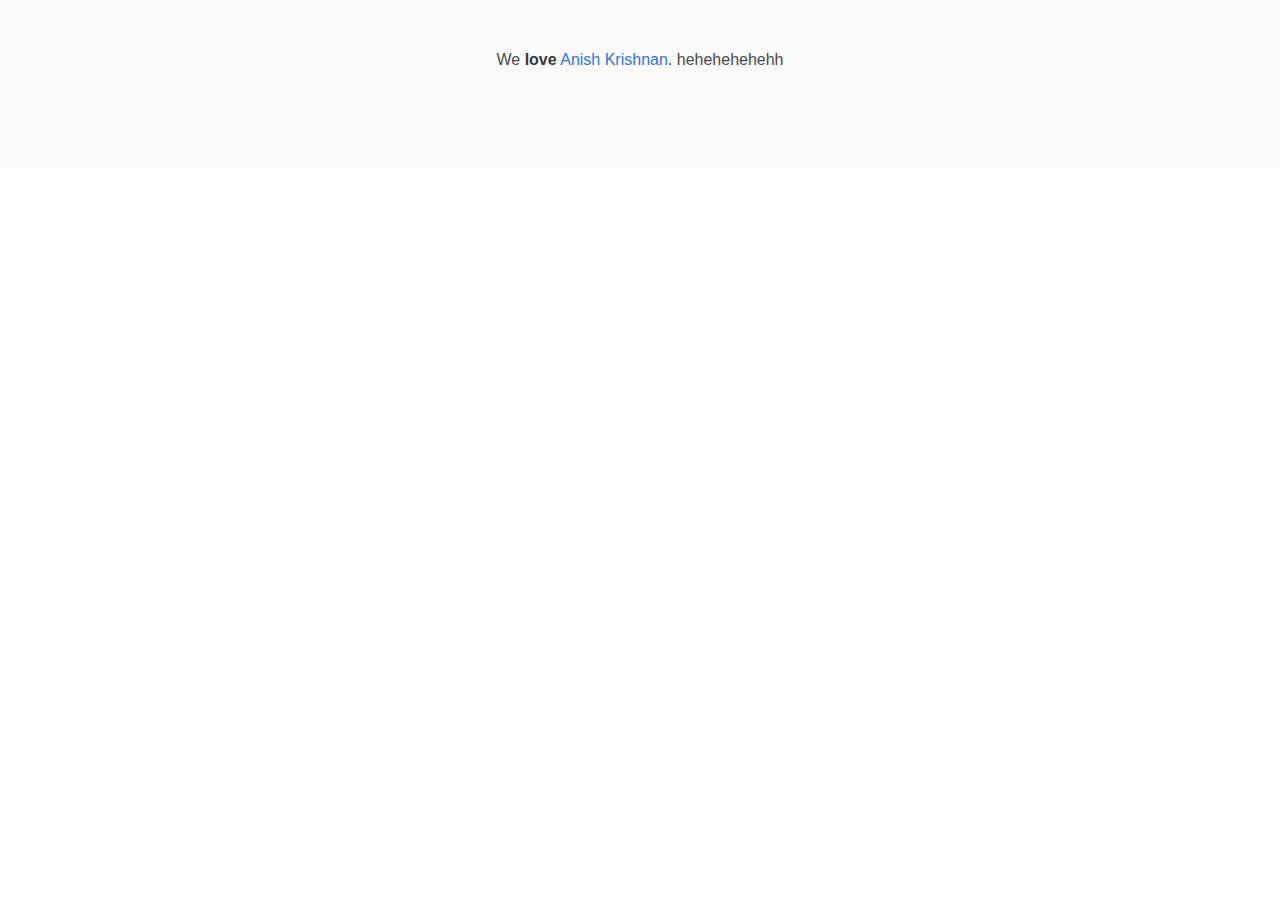
==== about.html @ 9d945435 "Added other webpages (design/about...)" ====
<!DOCTYPE html>
<html lang="en">
<head>
    <meta charset="utf-8">
    <meta name="viewport" content="width=device-width, initial-scale=1">
    <title>About Us</title>

    <!-- Remote Linked Files -->
    <!-- <link rel="stylesheet" href="https://cdnjs.cloudflare.com/ajax/libs/bulma/0.7.0/css/bulma.min.css">
    <script defer src="https://use.fontawesome.com/releases/v5.0.7/js/all.js"></script> -->

    <!-- Bulma CSS Files -->
    <link rel="stylesheet" type="text/css" href="bulma-0.7.0/css/bulma.css" />
    <link rel="stylesheet" type="text/css" href="bulma-0.7.0/css/bulma.min.css" />

    <!-- Local Linked Files -->
    <link type="text/css" rel="stylesheet" href="css/styles.css"/>

</head>
<body>
<div

<footer class="footer">
    <div class="container is-fullhd">
        <div class="content has-text-centered">
            <p>
                We <strong>love</strong> <a href="http:anish-krishnan.github.io">Anish Krishnan</a>. hehehehehehh
            </p>
        </div>
    </div>
</footer>
</body>
</html>
---- css/styles.css ----
.navbar-item {
    margin-right: 25px;
    margin-left: 25px;
}
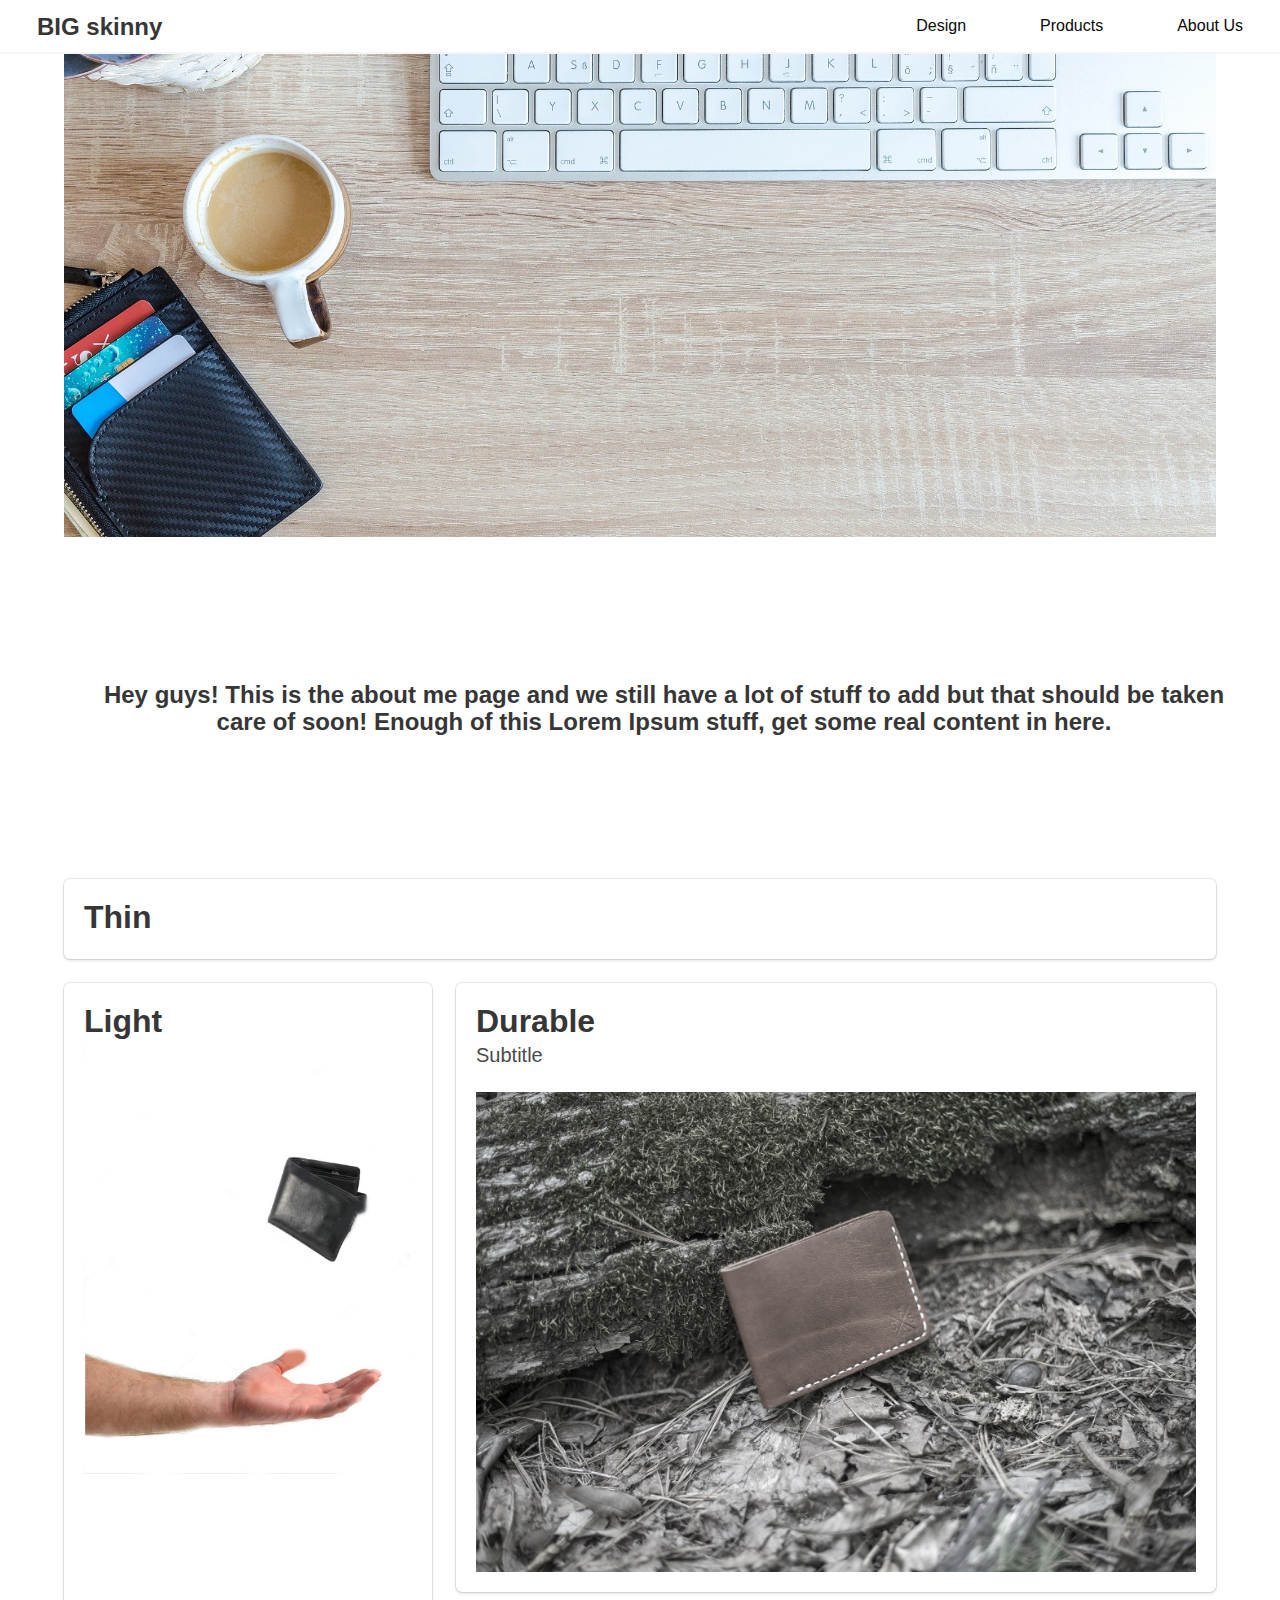
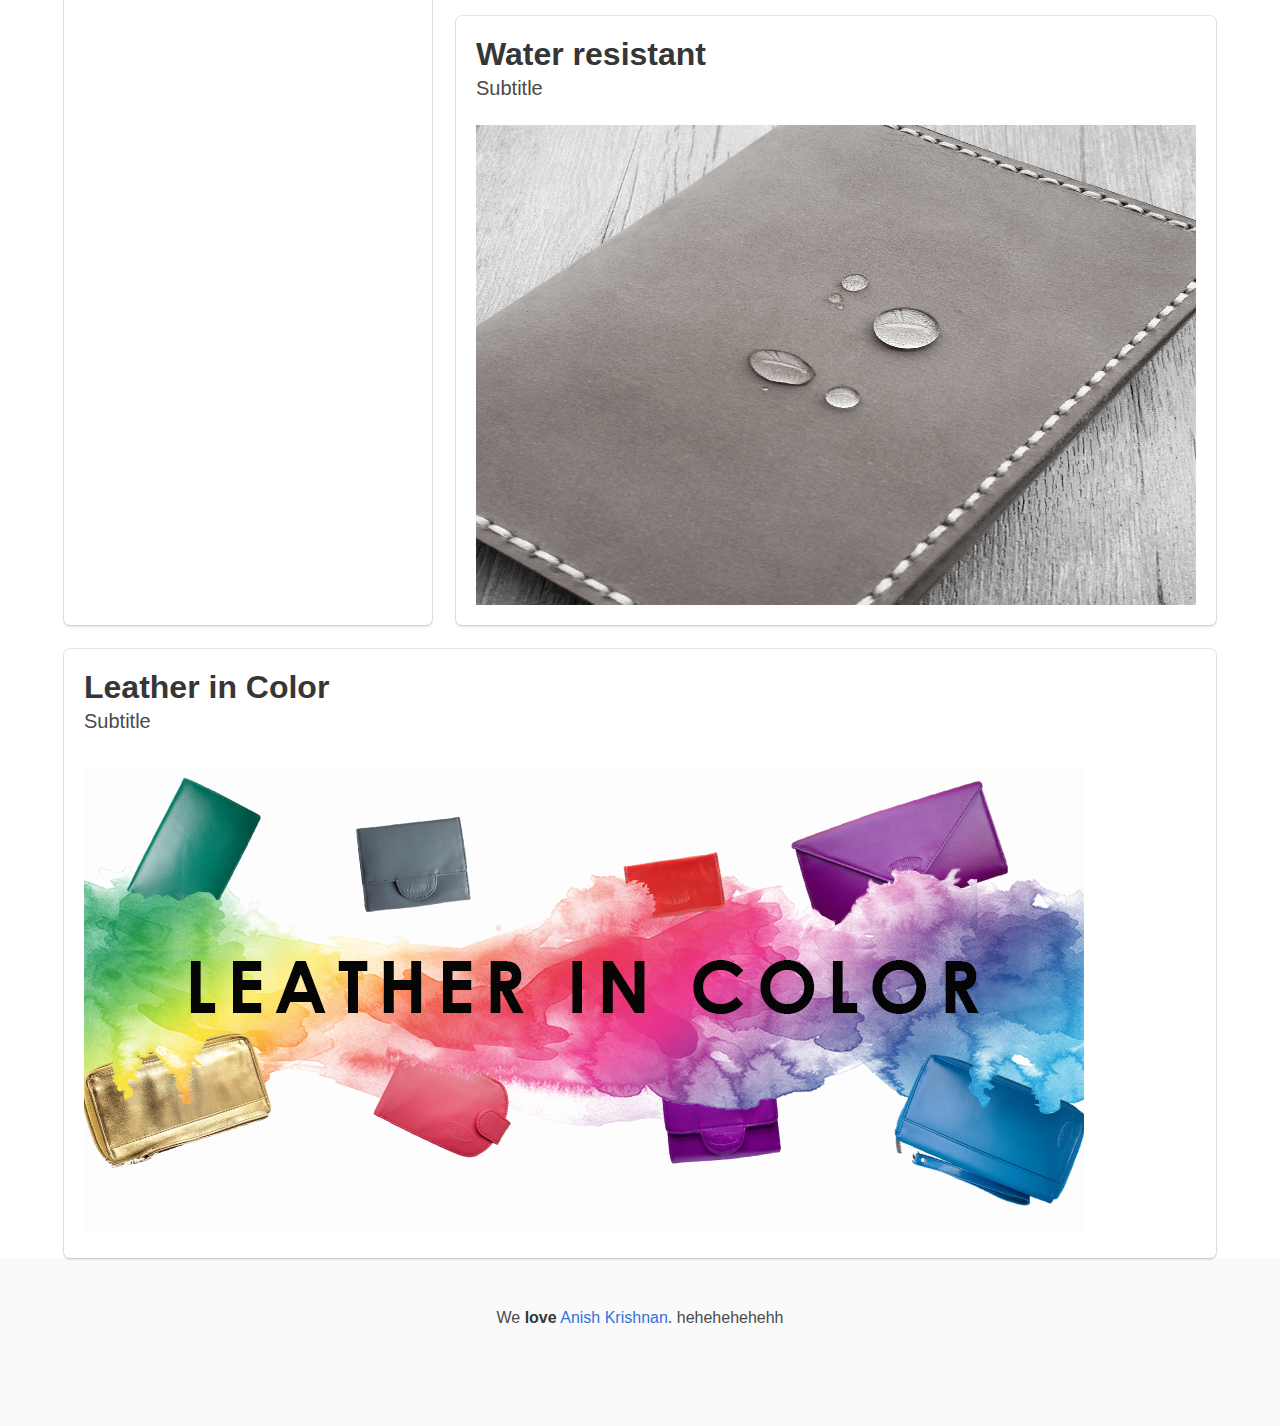
==== commit 3ac23d49: "Updated webpages and added Mens" ====
--- a/about.html
+++ b/about.html
@@ -1,9 +1,9 @@
 <!DOCTYPE html>
-<html lang="en">
-<head>
+<html>
+  <head>
     <meta charset="utf-8">
     <meta name="viewport" content="width=device-width, initial-scale=1">
-    <title>About Us</title>
+    <title>Big Skinny</title>
 
     <!-- Remote Linked Files -->
     <!-- <link rel="stylesheet" href="https://cdnjs.cloudflare.com/ajax/libs/bulma/0.7.0/css/bulma.min.css">
@@ -16,18 +16,207 @@
     <!-- Local Linked Files -->
     <link type="text/css" rel="stylesheet" href="css/styles.css"/>
 
-</head>
-<body>
-<div
-
-<footer class="footer">
-    <div class="container is-fullhd">
+      <script type="text/javascript" src="js/scripts.js"></script>
+      <!--<script>
+          document.getElementById("nav-toggle").addEventListener ("click", toggleNav);
+          function toggleNav() {
+              var nav = document.getElementById("nav-menu");
+              var className = nav.getAttribute("class");
+              if(className == "nav-right nav-menu") {
+                  nav.className = "nav-right nav-menu is-active";
+              } else {
+                  nav.className = "nav-right nav-menu";
+              }
+          }
+      </script>-->
+
+  </head>
+  <body>
+
+  <nav class="navbar has-text-black">
+      <div class="navbar-brand">
+          <a class="navbar-item has-text-black" href="index.html">
+              <h4 class="title is-4"><strong>BIG</strong> skinny</h4>
+          </a>
+
+          <div class="navbar-burger burger" data-target="navMenubd-example">
+              <span></span>
+              <span></span>
+              <span></span>
+          </div>
+      </div>
+
+      <div id="navMenubd-example" class="navbar-menu has-text-black">
+          <div class="navbar-start">
+              <!--<div class="navbar-item has-dropdown is-hoverable">-->
+                  <!--<a class="navbar-link  is-active" href="/documentation/overview/start/">-->
+                      <!--Docss-->
+                  <!--</a>-->
+                  <!--<div class="navbar-dropdown ">-->
+                      <!--<a class="navbar-item " href="/documentation/overview/start/">-->
+                          <!--Overview-->
+                      <!--</a>-->
+                      <!--<a class="navbar-item " href="http://bulma.io/documentation/modifiers/syntax/">-->
+                          <!--Modifiers-->
+                      <!--</a>-->
+
+                      <!--<a class="navbar-item is-active" href="http://bulma.io/documentation/components/breadcrumb/">-->
+                          <!--Components-->
+                      <!--</a>-->
+
+                      <!--<hr class="navbar-divider">-->
+                      <!--<div class="navbar-item"></div>-->
+                  <!--</div>-->
+              <!--</div>-->
+              <div class="navbar-item has-dropdown is-hoverable is-mega">
+
+                  <!--<div id="blogDropdown" class="navbar-dropdown " data-style="width: 18rem;">
+                      <div class="container is-fluid"></div>
+
+                      <hr class="navbar-divider">
+                      <div class="navbar-item">
+                          <div class="navbar-content">
+
+                          </div>
+                      </div>
+                  </div>-->
+              </div>
+              <div class="navbar-item has-dropdown is-hoverable">
+
+
+              </div>
+
+          </div>
+
+          <div class="navbar-end has-text-right">
+              <a class="navbar-item has-text-black" href="design.html">Design</a>
+              <a class="navbar-item has-text-black" href="products.html">Products</a>
+              <a class="navbar-item has-text-black" href="about.html">About Us</a>
+
+          </div>
+      </div>
+  </nav>
+
+
+
+    <div class="container">
+      <div class = "container is-fullhd">
+        <figure class="image">
+          <img src="images/wallet_fixed.jpg">
+        </figure>
+      </div>
+        <section id="our-wallets" class="hero is-medium has-text-centered">
+            <div class="hero-body">
+                <div class="container">
+                    <h4 class="title is-4">
+                        Hey guys! This is the about me page and we still have a lot
+                        of stuff to add but that should be taken care of soon!
+                        Enough of this Lorem Ipsum stuff, get some real content in here.
+                    </h4>
+                </div>
+            </div>
+        </section>
+      <div class="tile is-ancestor">
+        <div class="tile is-parent">
+          <article class="tile is-child box has-bg-img">
+            <p class="title">Thin</p>
+            <p class="subtitle"></p>
+            <!--<img src="images/thin2.jpg" alt="">-->
+          </article>
+        </div>
+      </div>
+      <div class="tile is-ancestor">
+        <div class="tile is-vertical is-12">
+          <div class="tile">
+            <div class="tile is-parent">
+              <article class="tile is-child box">
+                <p class="title">Light</p>
+                <p class="subtitle"></p>
+                <div class="content">
+
+                  <img src="images/falling wallet.png" alt="">
+
+                </div>
+              </article>
+            </div>
+            <div class="tile is-8 is-vertical">
+              <div class="tile">
+                <div class="tile is-parent">
+                  <article class="tile is-child box">
+                    <p class="title">Durable</p>
+                    <p class="subtitle">Subtitle</p>
+                    <figure class="image is-3by2">
+                      <img src="images/graywallet.jpg">
+                    </figure>
+                  </article>
+                </div>
+                <!-- <div class="tile is-parent">
+                  <article class="tile is-child box">
+                    <p class="title">Seven</p>
+                    <p class="subtitle">Subtitle</p>
+                  </article>
+                </div> -->
+              </div>
+              <div class="tile is-parent">
+                <article class="tile is-child box">
+                  <p class="title">Water resistant</p>
+                  <p class="subtitle">Subtitle</p>
+                  <figure class="image is-3by2">
+                    <img src="images/water.jpg">
+                  </figure>
+                  <!-- <img src="images/water.jpg" alt=""> -->
+                </article>
+              </div>
+            </div>
+          </div>
+        </div>
+      </div>
+        <div class="tile is-ancestor">
+          <div class="tile is-parent">
+            <article class="tile is-child box">
+              <p class="title">Leather in Color</p>
+              <p class="subtitle">Subtitle</p>
+              <img src="images/Leatherbanner.jpg" alt="">
+            </article>
+          </div>
+        </div>
+
+        <!-- THE OLD ONES -->
+        <!-- <div class="tile is-parent">
+          <article class="tile is-child box">
+            <p class="title">One</p>
+            <p class="subtitle">Subtitle</p>
+          </article>
+        </div>
+        <div class="tile is-parent">
+          <article class="tile is-child box">
+            <p class="title">One</p>
+            <p class="subtitle">Subtitle</p>
+          </article>
+        </div> -->
+      </div>
+      <!-- <div class="tile is-ancestor">
+        <div class="tile is-12 is-vertical is-parent">
+          <div class="tile is-child box">
+            <p class="title">One</p>
+            <p>Lorem ipsum .</p>
+          </div>
+          <div class="tile is-child box">
+            <p class="title">One</p>
+            <p>Lorem ipsum .</p>
+          </div>
+      </div>
+    </div> -->
+
+    <footer class="footer">
+      <div class="container is-fullhd">
         <div class="content has-text-centered">
-            <p>
-                We <strong>love</strong> <a href="http:anish-krishnan.github.io">Anish Krishnan</a>. hehehehehehh
-            </p>
-        </div>
-    </div>
-</footer>
-</body>
-</html>+          <p>
+            We <strong>love</strong> <a href="http:anish-krishnan.github.io">Anish Krishnan</a>. hehehehehehh
+          </p>
+        </div>
+      </div>
+    </footer>
+
+  </body>
+</html>
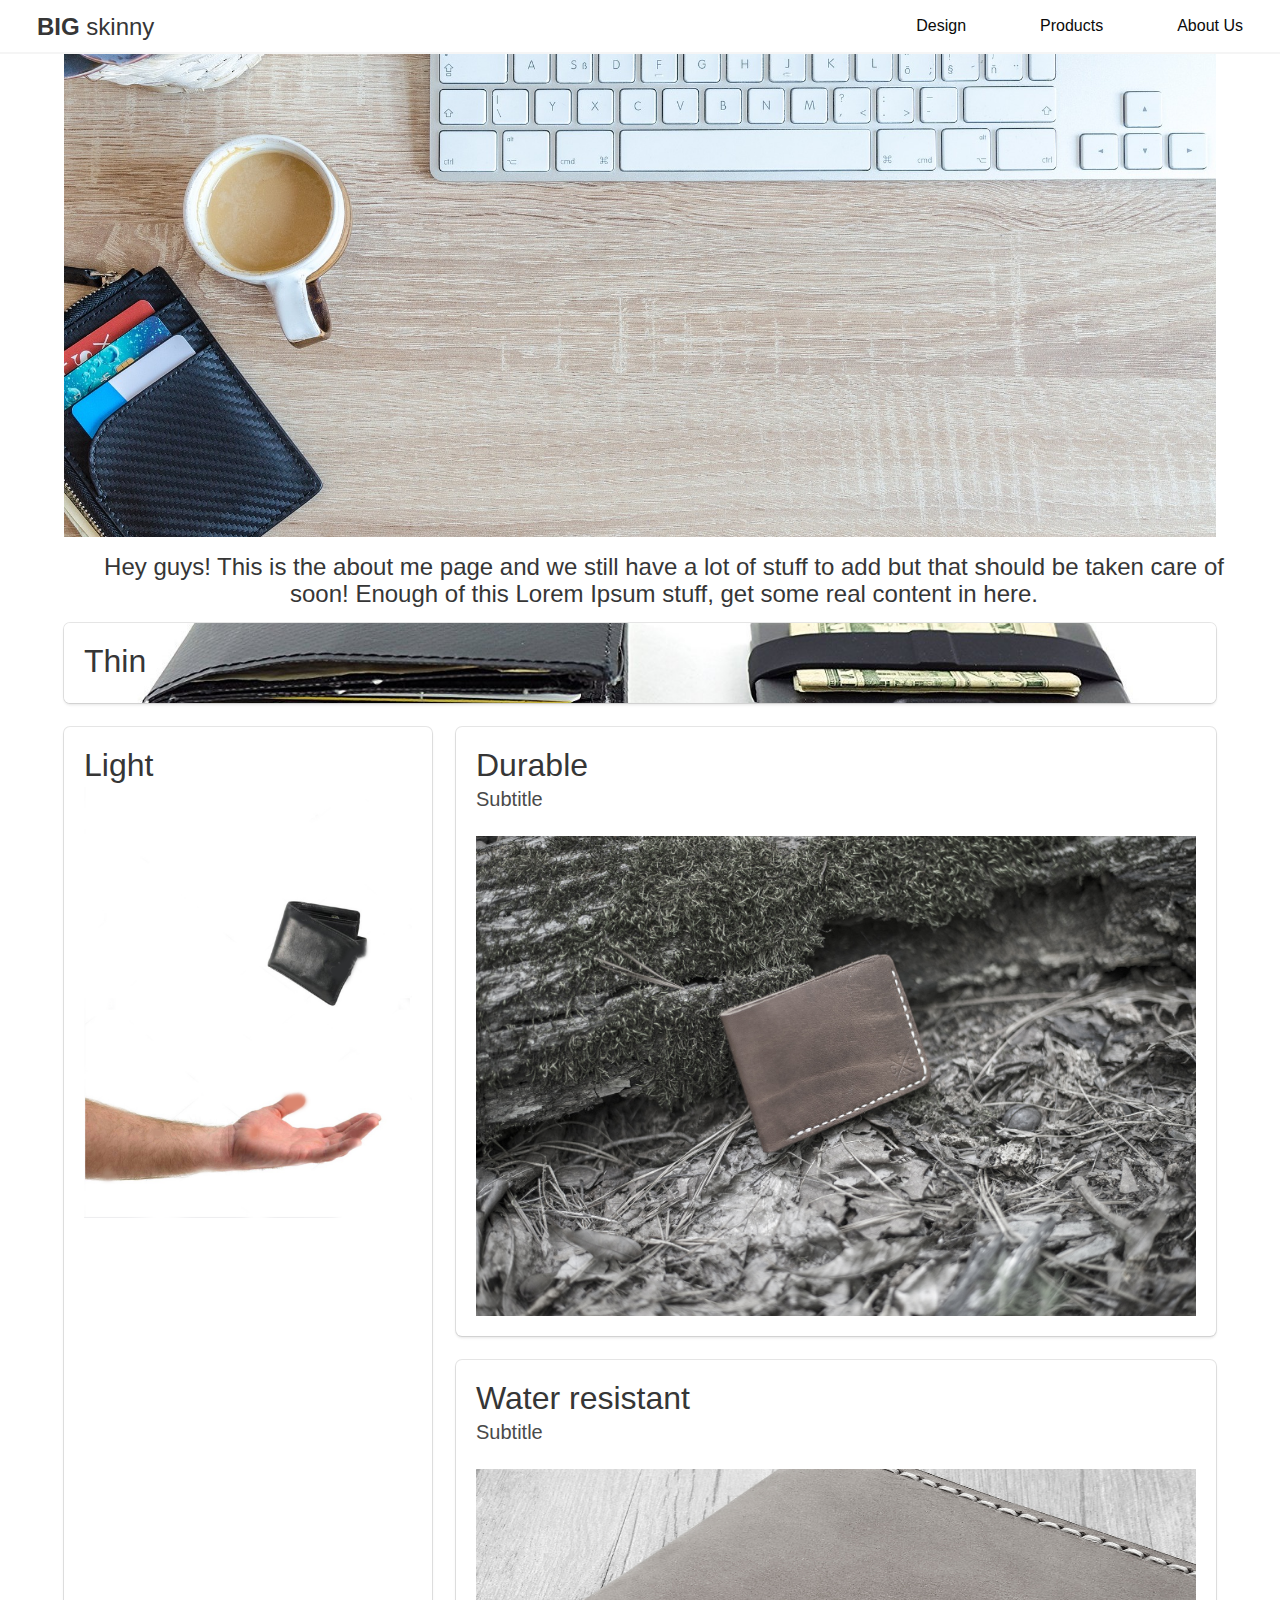
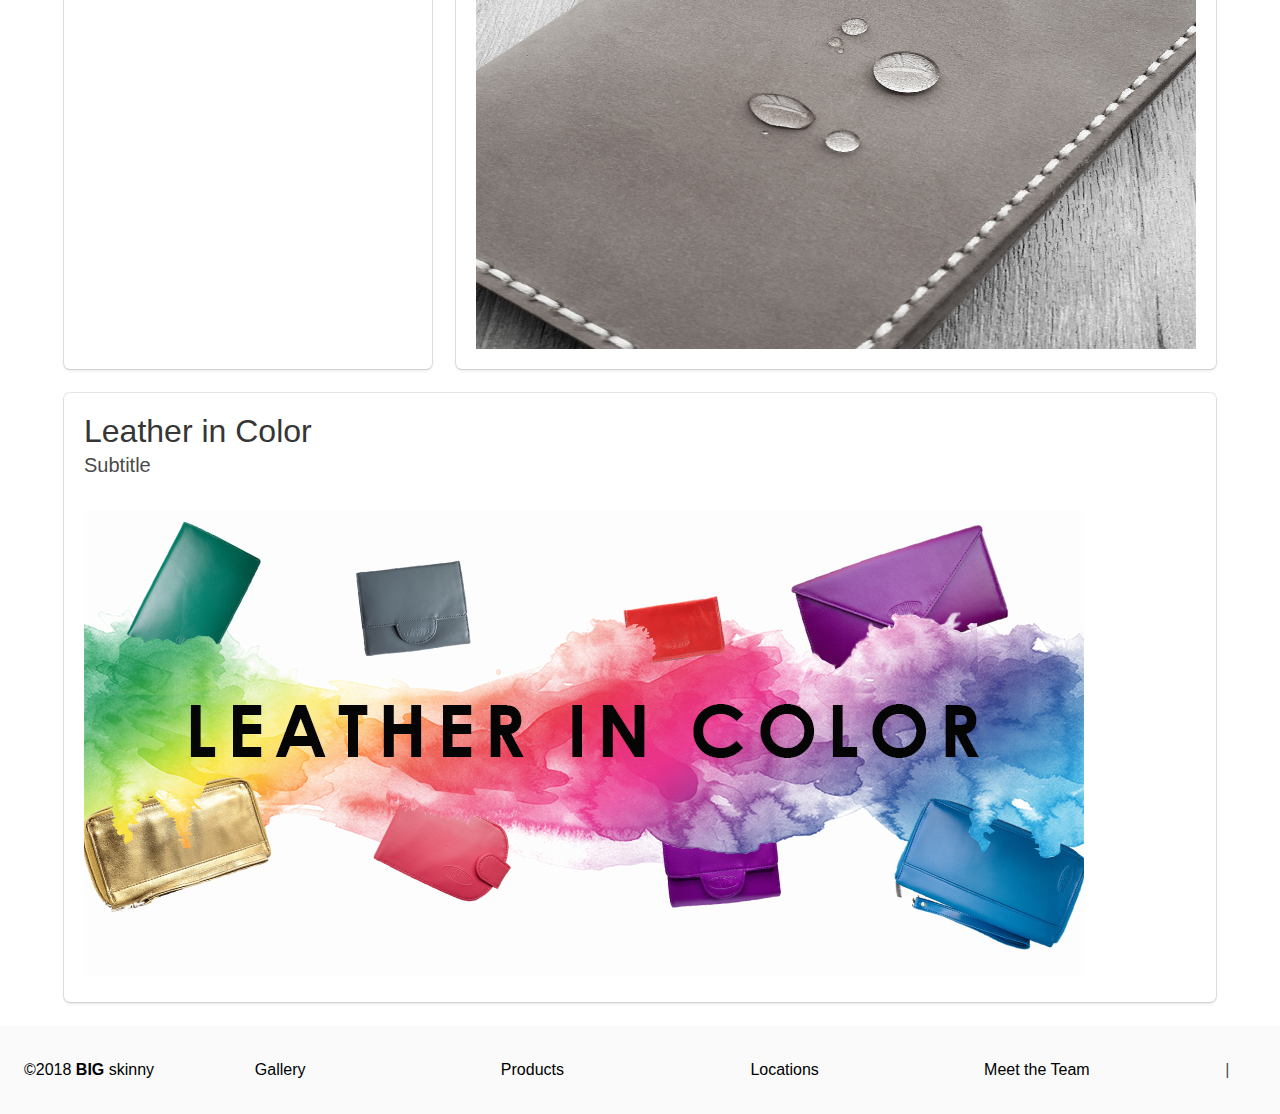
==== commit 818876e2: "Updated and refreshed some design attributes" ====
--- a/about.html
+++ b/about.html
@@ -3,7 +3,7 @@
   <head>
     <meta charset="utf-8">
     <meta name="viewport" content="width=device-width, initial-scale=1">
-    <title>Big Skinny</title>
+    <title id="Top">Big Skinny</title>
 
     <!-- Remote Linked Files -->
     <!-- <link rel="stylesheet" href="https://cdnjs.cloudflare.com/ajax/libs/bulma/0.7.0/css/bulma.min.css">
@@ -16,7 +16,38 @@
     <!-- Local Linked Files -->
     <link type="text/css" rel="stylesheet" href="css/styles.css"/>
 
-      <script type="text/javascript" src="js/scripts.js"></script>
+    <script type="text/javascript" src="js/scripts.js"></script>
+
+    <link rel="stylesheet" href="https://use.fontawesome.com/releases/v5.0.10/css/all.css" integrity="sha384-+d0P83n9kaQMCwj8F4RJB66tzIwOKmrdb46+porD/OvrJ+37WqIM7UoBtwHO6Nlg" crossorigin="anonymous">
+
+    <script src="https://ajax.googleapis.com/ajax/libs/jquery/3.3.1/jquery.min.js"></script>
+    <script>
+    $(document).ready(function(){
+      // Add smooth scrolling to all links
+      $("a").on('click', function(event) {
+
+        // Make sure this.hash has a value before overriding default behavior
+        if (this.hash !== "") {
+          // Prevent default anchor click behavior
+          event.preventDefault();
+
+          // Store hash
+          var hash = this.hash;
+
+          // Using jQuery's animate() method to add smooth page scroll
+          // The optional number (800) specifies the number of milliseconds it takes to scroll to the specified area
+          $('html, body').animate({
+            scrollTop: $(hash).offset().top
+          }, 800, function(){
+
+            // Add hash (#) to URL when done scrolling (default click behavior)
+            window.location.hash = hash;
+          });
+        } // End if
+      });
+    });
+    </script>
+
       <!--<script>
           document.getElementById("nav-toggle").addEventListener ("click", toggleNav);
           function toggleNav() {
@@ -33,10 +64,11 @@
   </head>
   <body>
 
+    <!--NAV BAR-->
   <nav class="navbar has-text-black">
       <div class="navbar-brand">
           <a class="navbar-item has-text-black" href="index.html">
-              <h4 class="title is-4"><strong>BIG</strong> skinny</h4>
+              <h4 class="title is-4"><strong style="font-weight: bold">BIG</strong> skinny</h4>
           </a>
 
           <div class="navbar-burger burger" data-target="navMenubd-example">
@@ -48,56 +80,20 @@
 
       <div id="navMenubd-example" class="navbar-menu has-text-black">
           <div class="navbar-start">
-              <!--<div class="navbar-item has-dropdown is-hoverable">-->
-                  <!--<a class="navbar-link  is-active" href="/documentation/overview/start/">-->
-                      <!--Docss-->
-                  <!--</a>-->
-                  <!--<div class="navbar-dropdown ">-->
-                      <!--<a class="navbar-item " href="/documentation/overview/start/">-->
-                          <!--Overview-->
-                      <!--</a>-->
-                      <!--<a class="navbar-item " href="http://bulma.io/documentation/modifiers/syntax/">-->
-                          <!--Modifiers-->
-                      <!--</a>-->
-
-                      <!--<a class="navbar-item is-active" href="http://bulma.io/documentation/components/breadcrumb/">-->
-                          <!--Components-->
-                      <!--</a>-->
-
-                      <!--<hr class="navbar-divider">-->
-                      <!--<div class="navbar-item"></div>-->
-                  <!--</div>-->
-              <!--</div>-->
               <div class="navbar-item has-dropdown is-hoverable is-mega">
-
-                  <!--<div id="blogDropdown" class="navbar-dropdown " data-style="width: 18rem;">
-                      <div class="container is-fluid"></div>
-
-                      <hr class="navbar-divider">
-                      <div class="navbar-item">
-                          <div class="navbar-content">
-
-                          </div>
-                      </div>
-                  </div>-->
               </div>
               <div class="navbar-item has-dropdown is-hoverable">
-
-
-              </div>
-
-          </div>
-
+              </div>
+          </div>
           <div class="navbar-end has-text-right">
               <a class="navbar-item has-text-black" href="design.html">Design</a>
               <a class="navbar-item has-text-black" href="products.html">Products</a>
               <a class="navbar-item has-text-black" href="about.html">About Us</a>
-
           </div>
       </div>
   </nav>
 
-
+    <!--About text-->
 
     <div class="container">
       <div class = "container is-fullhd">
@@ -208,15 +204,38 @@
       </div>
     </div> -->
 
-    <footer class="footer">
-      <div class="container is-fullhd">
-        <div class="content has-text-centered">
-          <p>
-            We <strong>love</strong> <a href="http:anish-krishnan.github.io">Anish Krishnan</a>. hehehehehehh
-          </p>
-        </div>
-      </div>
-    </footer>
+    <section style="width:100%">
+      <br>
+        <footer class="footer is-fullhd">
+          <div class="container is-fullhd">
+            <div class="content has-text-centered">
+              <div style="float: left;">
+                <p>
+                  <a href="index.html" style="color: black;"> &copy;2018 <strong>BIG</strong> skinny </a>
+                </p>
+              </div>
+              <div style="float: right">
+                <a href="https://www.instagram.com/bigskinny_wallets/?hl=en" style="color: black;"><i class="fab fa-instagram"></i></a>
+                &nbsp; &nbsp;
+                <a href="https://twitter.com/big_skinny" style="color: black;"><i class="fab fa-twitter"></i></a>
+                &nbsp; &nbsp;
+                <a href="https://www.facebook.com/bigskinny/" style="color: black;"><i class="fab fa-facebook"></i></a>
+                &nbsp; &nbsp; &nbsp;
+                | &nbsp; &nbsp; &nbsp;<a href="#Top"><i class="fas fa-arrow-up" style="color: black"></i></a>
+              </div>
+
+              <div class="flex-grid-thirds is-hidden-mobile" >
+                <div class="col"><a href="gallery.html" style="color: black;">Gallery</a></div>
+                <div class="col"><a href="products.html" style="color: black;">Products</a></div>
+                <div class="col"><a href="locations.html" style="color: black;">Locations</a></div>
+                <div class="col"><a href="team.html" style="color: black;">Meet the Team</a></div>
+              </div>
+
+
+            </div>
+          </div>
+        </footer>
+    </section>
 
   </body>
 </html>
--- a/css/styles.css
+++ b/css/styles.css
@@ -2,3 +2,85 @@
     margin-right: 25px;
     margin-left: 25px;
 }
+
+.footer{
+    padding-top: 2rem;
+    padding-bottom: 2rem;
+}
+
+
+#our-wallets .hero-body {
+    padding-bottom: 1rem;
+    padding-top: 1rem;
+
+}
+.title{
+    font-weight: normal;
+}
+
+.has-bg-img {
+    background: url("/images/thin2.jpg")
+    center center;
+    background-size:cover;
+}
+
+#thin-text {
+    position: absolute;
+    top: 2%;
+    left: 30%;
+    transform: translate(-36%,0%);
+}
+
+#thin-text2 {
+     position: absolute;
+     top: 25%;
+     color: white;
+     left: 60%;
+     transform: translate(-50%,0%);
+ }
+
+ .flex-grid {
+   display: flex;
+ }
+ .flex-grid .col {
+   flex: 1;
+ }
+ .flex-grid-thirds {
+   display: flex;
+   justify-content: space-between;
+ }
+ .flex-grid-thirds .col {
+   width: 32%;
+ }
+
+ @media (max-width: 400px) {
+   .flex-grid,
+   .flex-grid-thirds {
+     display: block;}
+     .col {
+         width: 100%;
+         margin: 0 0 10px 0;
+     }
+     #boldpls {
+         font-size: 1rem;
+     }
+ }
+
+#boldpls {
+    font-weight: bold;
+    color: #ebebeb;
+}
+
+.top-left {
+    position: absolute;
+    top: 5%;
+    left: 5%;
+
+}
+
+.peps {
+    padding: 0;
+}
+
+ 
+
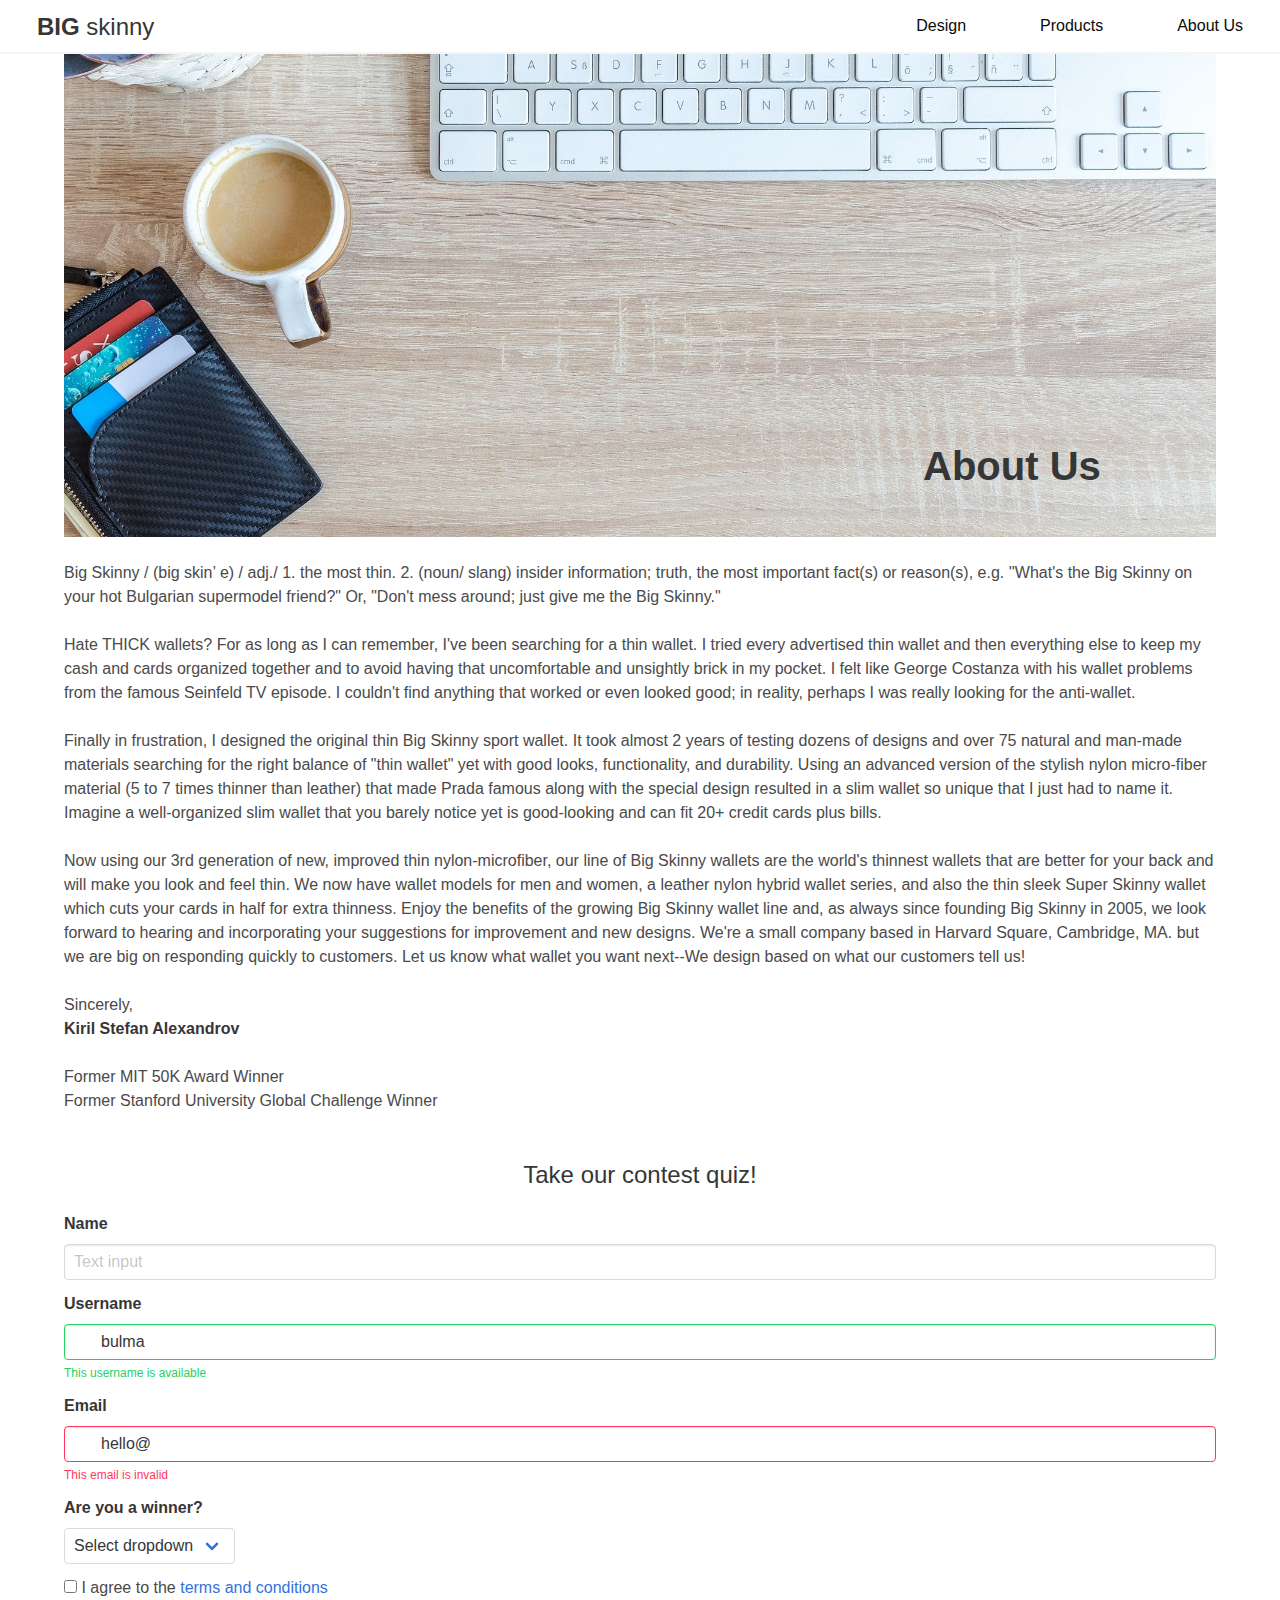
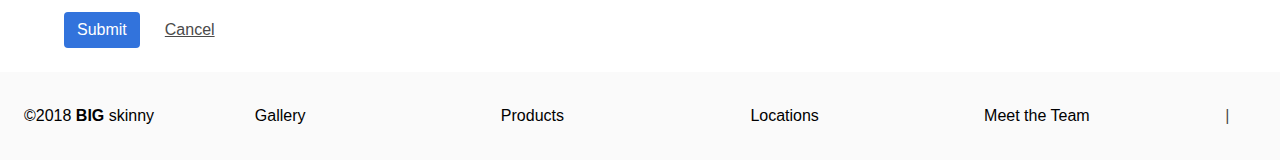
==== commit bad41e9d: "Updated Website" ====
--- a/about.html
+++ b/about.html
@@ -20,6 +20,8 @@
 
     <link rel="stylesheet" href="https://use.fontawesome.com/releases/v5.0.10/css/all.css" integrity="sha384-+d0P83n9kaQMCwj8F4RJB66tzIwOKmrdb46+porD/OvrJ+37WqIM7UoBtwHO6Nlg" crossorigin="anonymous">
 
+
+
     <script src="https://ajax.googleapis.com/ajax/libs/jquery/3.3.1/jquery.min.js"></script>
     <script>
     $(document).ready(function(){
@@ -44,6 +46,75 @@
             window.location.hash = hash;
           });
         } // End if
+      });
+    });
+    </script>
+
+    <script src="http://code.highcharts.com/highcharts.js"></script>
+    <script src="http://code.highcharts.com/modules/exporting.js"></script>
+
+    <script type="text/javascript">
+    $(function () {
+      $('#container-graph').highcharts({
+        chart: {
+          type: 'bar'
+        },
+        title: {
+          text: 'High Scores on "How Well Do You Know Us?" Quiz'
+        },
+
+        subtitle: {
+          text: ''
+        },
+
+        xAxis: {
+        categories: ['Albert', 'Sarah', 'Jesse', 'Ben', 'Sophie'],
+        title: {
+            text: null
+        }
+    },
+        yAxis: {
+        min: 0,
+        title: {
+            text: 'Score (%)',
+            align: 'high'
+        },
+        labels: {
+            overflow: 'justify'
+        }
+    },
+
+        tooltip: {
+        valueSuffix: ' (%)'
+    },
+
+    legend: {
+    layout: 'vertical',
+    align: 'right',
+    verticalAlign: 'top',
+    x: -40,
+    y: 80,
+    floating: true,
+    borderWidth: 1,
+    backgroundColor: ((Highcharts.theme && Highcharts.theme.legendBackgroundColor) || '#FFFFFF'),
+    shadow: true
+},
+
+    //     plotOptions: {
+    //     bar: {
+    //         dataLabels: {
+    //             enabled: true
+    //         }
+    //     }
+    // },
+
+    credits: {
+        enabled: false
+    },
+    series: [{
+    name: 'Scores',
+    data: [95, 88, 70, 65, 40]
+}],
       });
     });
     </script>
@@ -101,108 +172,102 @@
           <img src="images/wallet_fixed.jpg">
         </figure>
       </div>
-        <section id="our-wallets" class="hero is-medium has-text-centered">
-            <div class="hero-body">
-                <div class="container">
-                    <h4 class="title is-4">
-                        Hey guys! This is the about me page and we still have a lot
-                        of stuff to add but that should be taken care of soon!
-                        Enough of this Lorem Ipsum stuff, get some real content in here.
-                    </h4>
-                </div>
+        <div id="about-text">
+            <h2 class="title is-2" id="pls2">About Us</h2>
+        </div>
+    </div>
+
+
+
+    <div class="container">
+
+<p><br />
+  Big Skinny / (big skin’ e) / adj./ 1. the most thin. 2. (noun/ slang) insider information; truth, the most important fact(s) or reason(s), e.g. ''What's the Big Skinny on your hot Bulgarian supermodel friend?" Or, "Don't mess around; just give me the Big Skinny."
+<br /><br />
+Hate THICK wallets? For as long as I can remember, I've been searching for a thin wallet. I tried every advertised thin wallet and then everything else to keep my cash and cards organized together and to avoid having that uncomfortable and unsightly brick in my pocket. I felt like George Costanza with his wallet problems from the famous Seinfeld TV episode. I couldn't find anything that worked or even looked good; in reality, perhaps I was really looking for the anti-wallet.
+<br /><br />
+Finally in frustration, I designed the original thin Big Skinny sport wallet. It took almost 2 years of testing dozens of designs and over 75 natural and man-made materials searching for the right balance of "thin wallet" yet with good looks, functionality, and durability. Using an advanced version of the stylish nylon micro-fiber material (5 to 7 times thinner than leather) that made Prada famous along with the special design resulted in a slim wallet so unique that I just had to name it. Imagine a well-organized slim wallet that you barely notice yet is good-looking and can fit 20+ credit cards plus bills.
+<br /><br />
+Now using our 3rd generation of new, improved thin nylon-microfiber, our line of Big Skinny wallets are the world's thinnest wallets that are better for your back and will make you look and feel thin. We now have wallet models for men and women, a leather nylon hybrid wallet series, and also the thin sleek Super Skinny wallet which cuts your cards in half for extra thinness. Enjoy the benefits of the growing Big Skinny wallet line and, as always since founding Big Skinny in 2005, we look forward to hearing and incorporating your suggestions for improvement and new designs. We're a small company based in Harvard Square, Cambridge, MA. but we are big on responding quickly to customers. Let us know what wallet you want next--We design based on what our customers tell us!
+<br /><br />
+Sincerely,<br />
+<strong>Kiril Stefan Alexandrov</strong><br />
+<br />
+Former MIT 50K Award Winner<br />
+Former Stanford University Global Challenge Winner</p>
+<br>
+        <div id="container-graph"></div>
+    </div>
+    <br>
+    <h4 class="title is-4 has-text-centered">Take our contest quiz!</h4>
+<div class="container">
+    <div class="field">
+        <label class="label">Name</label>
+        <div class="control">
+            <input class="input" type="text" placeholder="Text input">
+        </div>
+    </div>
+
+    <div class="field">
+        <label class="label">Username</label>
+        <div class="control has-icons-left has-icons-right">
+            <input class="input is-success" type="text" placeholder="Text input" value="bulma">
+            <span class="icon is-small is-left">
+      <i class="fas fa-user"></i>
+    </span>
+            <span class="icon is-small is-right">
+      <i class="fas fa-check"></i>
+    </span>
+        </div>
+        <p class="help is-success">This username is available</p>
+    </div>
+
+    <div class="field">
+        <label class="label">Email</label>
+        <div class="control has-icons-left has-icons-right">
+            <input class="input is-danger" type="email" placeholder="Email input" value="hello@">
+            <span class="icon is-small is-left">
+      <i class="fas fa-envelope"></i>
+    </span>
+            <span class="icon is-small is-right">
+      <i class="fas fa-exclamation-triangle"></i>
+    </span>
+        </div>
+        <p class="help is-danger">This email is invalid</p>
+    </div>
+
+    <div class="field">
+        <label class="label">Are you a winner?</label>
+        <div class="control">
+            <div class="select">
+                <select>
+                    <option>Select dropdown</option>
+                    <option>Option 1</option>
+                    <option>Option 2</option>
+                </select>
             </div>
-        </section>
-      <div class="tile is-ancestor">
-        <div class="tile is-parent">
-          <article class="tile is-child box has-bg-img">
-            <p class="title">Thin</p>
-            <p class="subtitle"></p>
-            <!--<img src="images/thin2.jpg" alt="">-->
-          </article>
-        </div>
-      </div>
-      <div class="tile is-ancestor">
-        <div class="tile is-vertical is-12">
-          <div class="tile">
-            <div class="tile is-parent">
-              <article class="tile is-child box">
-                <p class="title">Light</p>
-                <p class="subtitle"></p>
-                <div class="content">
-
-                  <img src="images/falling wallet.png" alt="">
-
-                </div>
-              </article>
-            </div>
-            <div class="tile is-8 is-vertical">
-              <div class="tile">
-                <div class="tile is-parent">
-                  <article class="tile is-child box">
-                    <p class="title">Durable</p>
-                    <p class="subtitle">Subtitle</p>
-                    <figure class="image is-3by2">
-                      <img src="images/graywallet.jpg">
-                    </figure>
-                  </article>
-                </div>
-                <!-- <div class="tile is-parent">
-                  <article class="tile is-child box">
-                    <p class="title">Seven</p>
-                    <p class="subtitle">Subtitle</p>
-                  </article>
-                </div> -->
-              </div>
-              <div class="tile is-parent">
-                <article class="tile is-child box">
-                  <p class="title">Water resistant</p>
-                  <p class="subtitle">Subtitle</p>
-                  <figure class="image is-3by2">
-                    <img src="images/water.jpg">
-                  </figure>
-                  <!-- <img src="images/water.jpg" alt=""> -->
-                </article>
-              </div>
-            </div>
-          </div>
-        </div>
-      </div>
-        <div class="tile is-ancestor">
-          <div class="tile is-parent">
-            <article class="tile is-child box">
-              <p class="title">Leather in Color</p>
-              <p class="subtitle">Subtitle</p>
-              <img src="images/Leatherbanner.jpg" alt="">
-            </article>
-          </div>
-        </div>
-
-        <!-- THE OLD ONES -->
-        <!-- <div class="tile is-parent">
-          <article class="tile is-child box">
-            <p class="title">One</p>
-            <p class="subtitle">Subtitle</p>
-          </article>
-        </div>
-        <div class="tile is-parent">
-          <article class="tile is-child box">
-            <p class="title">One</p>
-            <p class="subtitle">Subtitle</p>
-          </article>
-        </div> -->
-      </div>
-      <!-- <div class="tile is-ancestor">
-        <div class="tile is-12 is-vertical is-parent">
-          <div class="tile is-child box">
-            <p class="title">One</p>
-            <p>Lorem ipsum .</p>
-          </div>
-          <div class="tile is-child box">
-            <p class="title">One</p>
-            <p>Lorem ipsum .</p>
-          </div>
-      </div>
-    </div> -->
+        </div>
+    </div>
+
+
+    <div class="field">
+        <div class="control">
+            <label class="checkbox">
+                <input type="checkbox">
+                I agree to the <a href="#">terms and conditions</a>
+            </label>
+        </div>
+    </div>
+
+    <div class="field is-grouped">
+        <div class="control">
+            <button class="button is-link">Submit</button>
+        </div>
+        <div class="control">
+            <button class="button is-text">Cancel</button>
+        </div>
+    </div>
+</div>
 
     <section style="width:100%">
       <br>
--- a/css/styles.css
+++ b/css/styles.css
@@ -82,5 +82,60 @@
     padding: 0;
 }
 
- 
+#about-text p {
+    font-weight: bold;
+}
 
+#about-text{
+    position: absolute;
+    bottom: 10%;
+    right: 10%;
+}
+
+#pls2 {
+    font-weight: bold;
+
+}
+
+
+/* SIDEBAR */
+@media screen and (max-width: 768px) {
+  #menu-toggle:checked + .nav-menu {
+    display: block;
+  }
+}
+
+.is-sidebar-menu {
+    padding-left: 1.2rem;
+    padding-top: 2rem;
+    background: #eeeeee;
+}
+
+.columns {
+    display: flex;
+    flex-direction: row;
+    justify-content: stretch;
+}
+
+.column {
+    overflow-y: auto;
+}
+
+#designvideo {
+  display: block;
+  margin-left: auto;
+  margin-right: auto;
+}
+
+#boldpls {
+  opacity: 1;
+  transition: 0.5s;
+}
+
+#boldpls:hover {
+  opacity: 0;
+}
+
+#imgs:hover + #boldpls{
+  opacity: 0;
+}
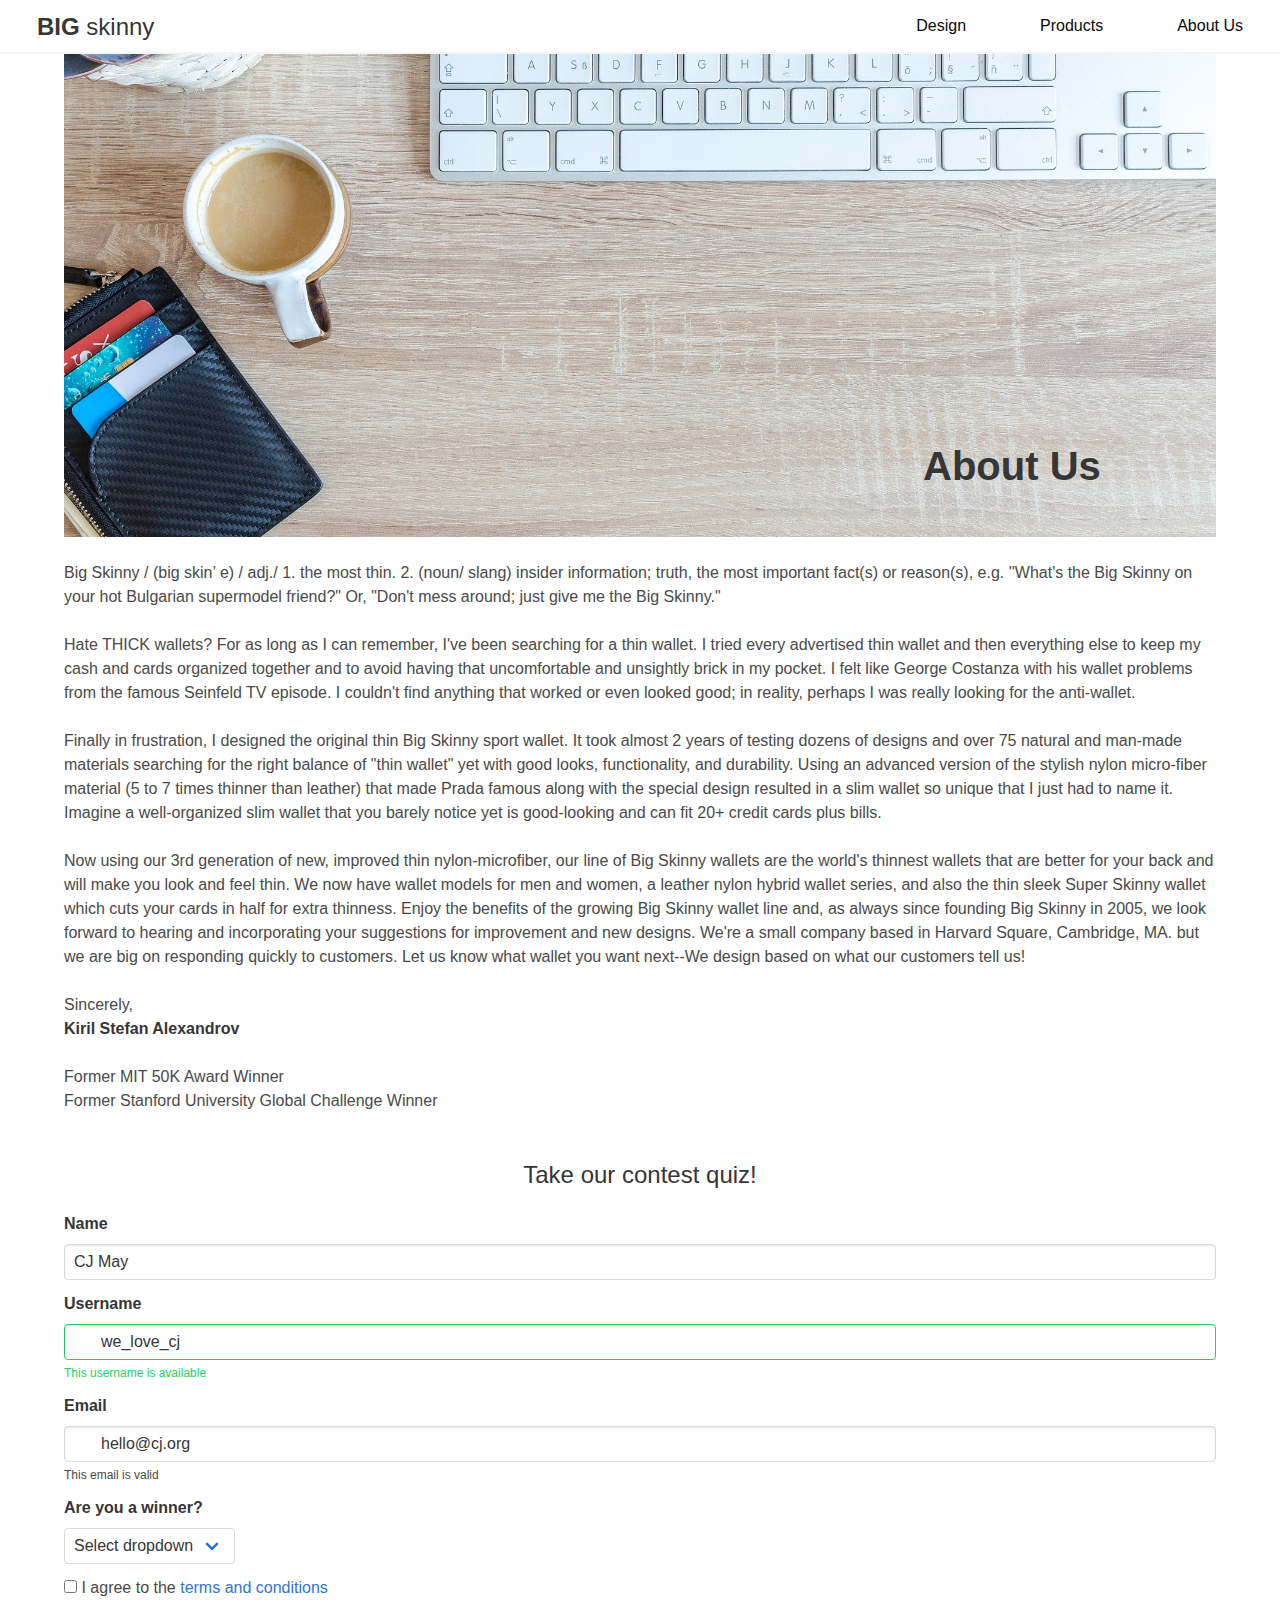
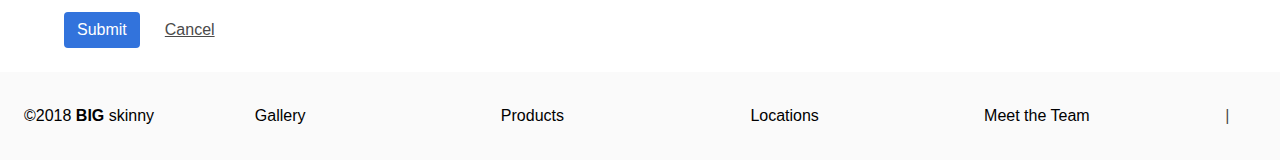
==== commit ea829de3: "Changed Form" ====
--- a/about.html
+++ b/about.html
@@ -50,8 +50,8 @@
     });
     </script>
 
-    <script src="http://code.highcharts.com/highcharts.js"></script>
-    <script src="http://code.highcharts.com/modules/exporting.js"></script>
+    <script src="https://code.highcharts.com/highcharts.js"></script>
+    <script src="https://code.highcharts.com/modules/exporting.js"></script>
 
     <script type="text/javascript">
     $(function () {
@@ -204,14 +204,14 @@
     <div class="field">
         <label class="label">Name</label>
         <div class="control">
-            <input class="input" type="text" placeholder="Text input">
+            <input class="input" type="text" placeholder="Text input" value="CJ May">
         </div>
     </div>
 
     <div class="field">
         <label class="label">Username</label>
         <div class="control has-icons-left has-icons-right">
-            <input class="input is-success" type="text" placeholder="Text input" value="bulma">
+            <input class="input is-success" type="text" placeholder="Text input" value="we_love_cj">
             <span class="icon is-small is-left">
       <i class="fas fa-user"></i>
     </span>
@@ -225,7 +225,7 @@
     <div class="field">
         <label class="label">Email</label>
         <div class="control has-icons-left has-icons-right">
-            <input class="input is-danger" type="email" placeholder="Email input" value="hello@">
+            <input class="input " type="email" placeholder="Email input" value="hello@cj.org">
             <span class="icon is-small is-left">
       <i class="fas fa-envelope"></i>
     </span>
@@ -233,7 +233,7 @@
       <i class="fas fa-exclamation-triangle"></i>
     </span>
         </div>
-        <p class="help is-danger">This email is invalid</p>
+        <p class="help ">This email is valid</p>
     </div>
 
     <div class="field">
@@ -242,8 +242,8 @@
             <div class="select">
                 <select>
                     <option>Select dropdown</option>
-                    <option>Option 1</option>
-                    <option>Option 2</option>
+                    <option>Yes</option>
+                    <option>Yes</option>
                 </select>
             </div>
         </div>
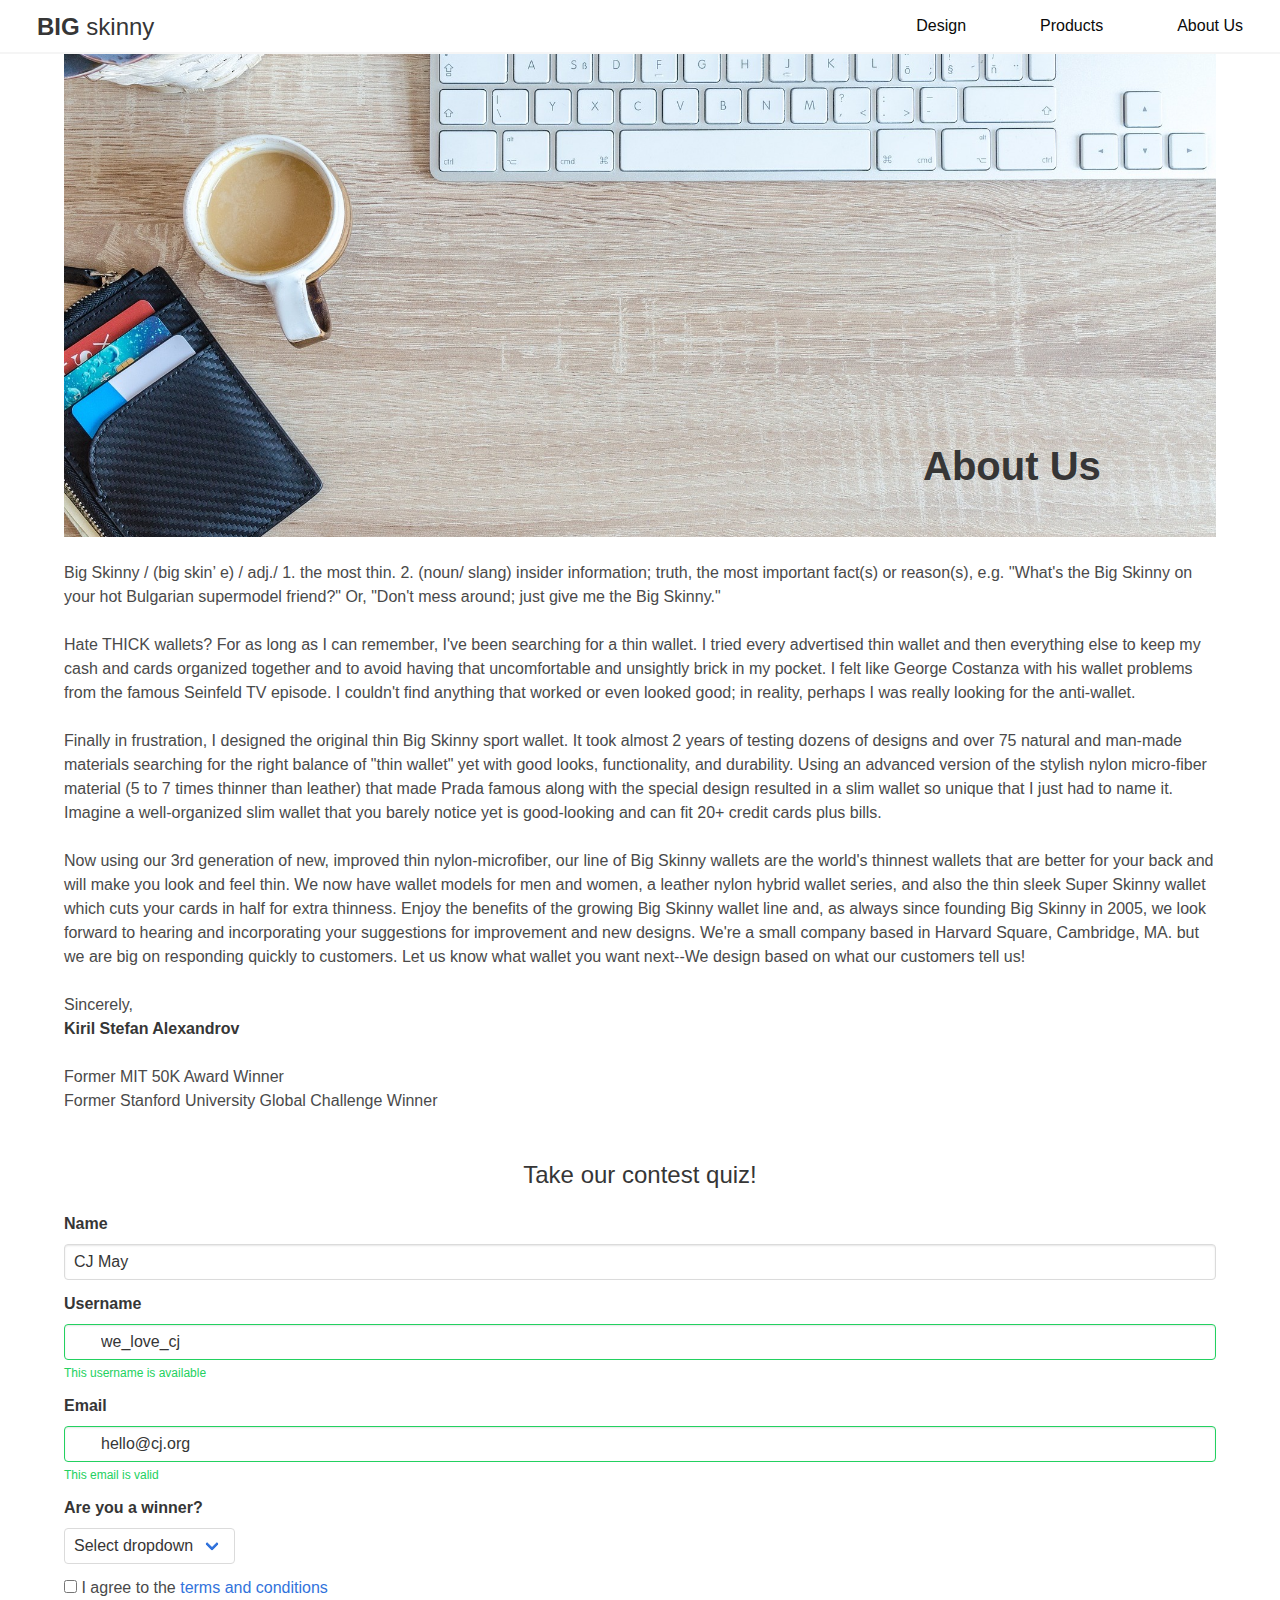
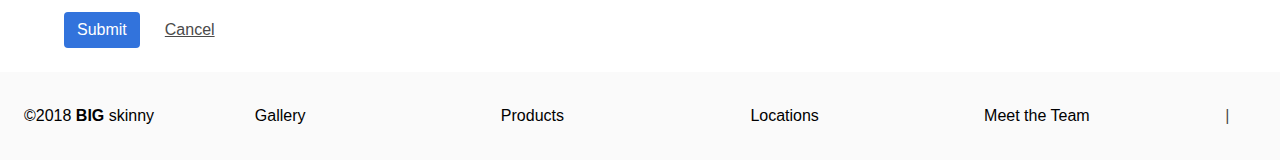
==== commit ceadecc8: "Updated validation of emails" ====
--- a/about.html
+++ b/about.html
@@ -225,7 +225,7 @@
     <div class="field">
         <label class="label">Email</label>
         <div class="control has-icons-left has-icons-right">
-            <input class="input " type="email" placeholder="Email input" value="hello@cj.org">
+            <input class="input is-success" type="email" placeholder="Email input" value="hello@cj.org">
             <span class="icon is-small is-left">
       <i class="fas fa-envelope"></i>
     </span>
@@ -233,7 +233,7 @@
       <i class="fas fa-exclamation-triangle"></i>
     </span>
         </div>
-        <p class="help ">This email is valid</p>
+        <p class="help is-success">This email is valid</p>
     </div>
 
     <div class="field">
